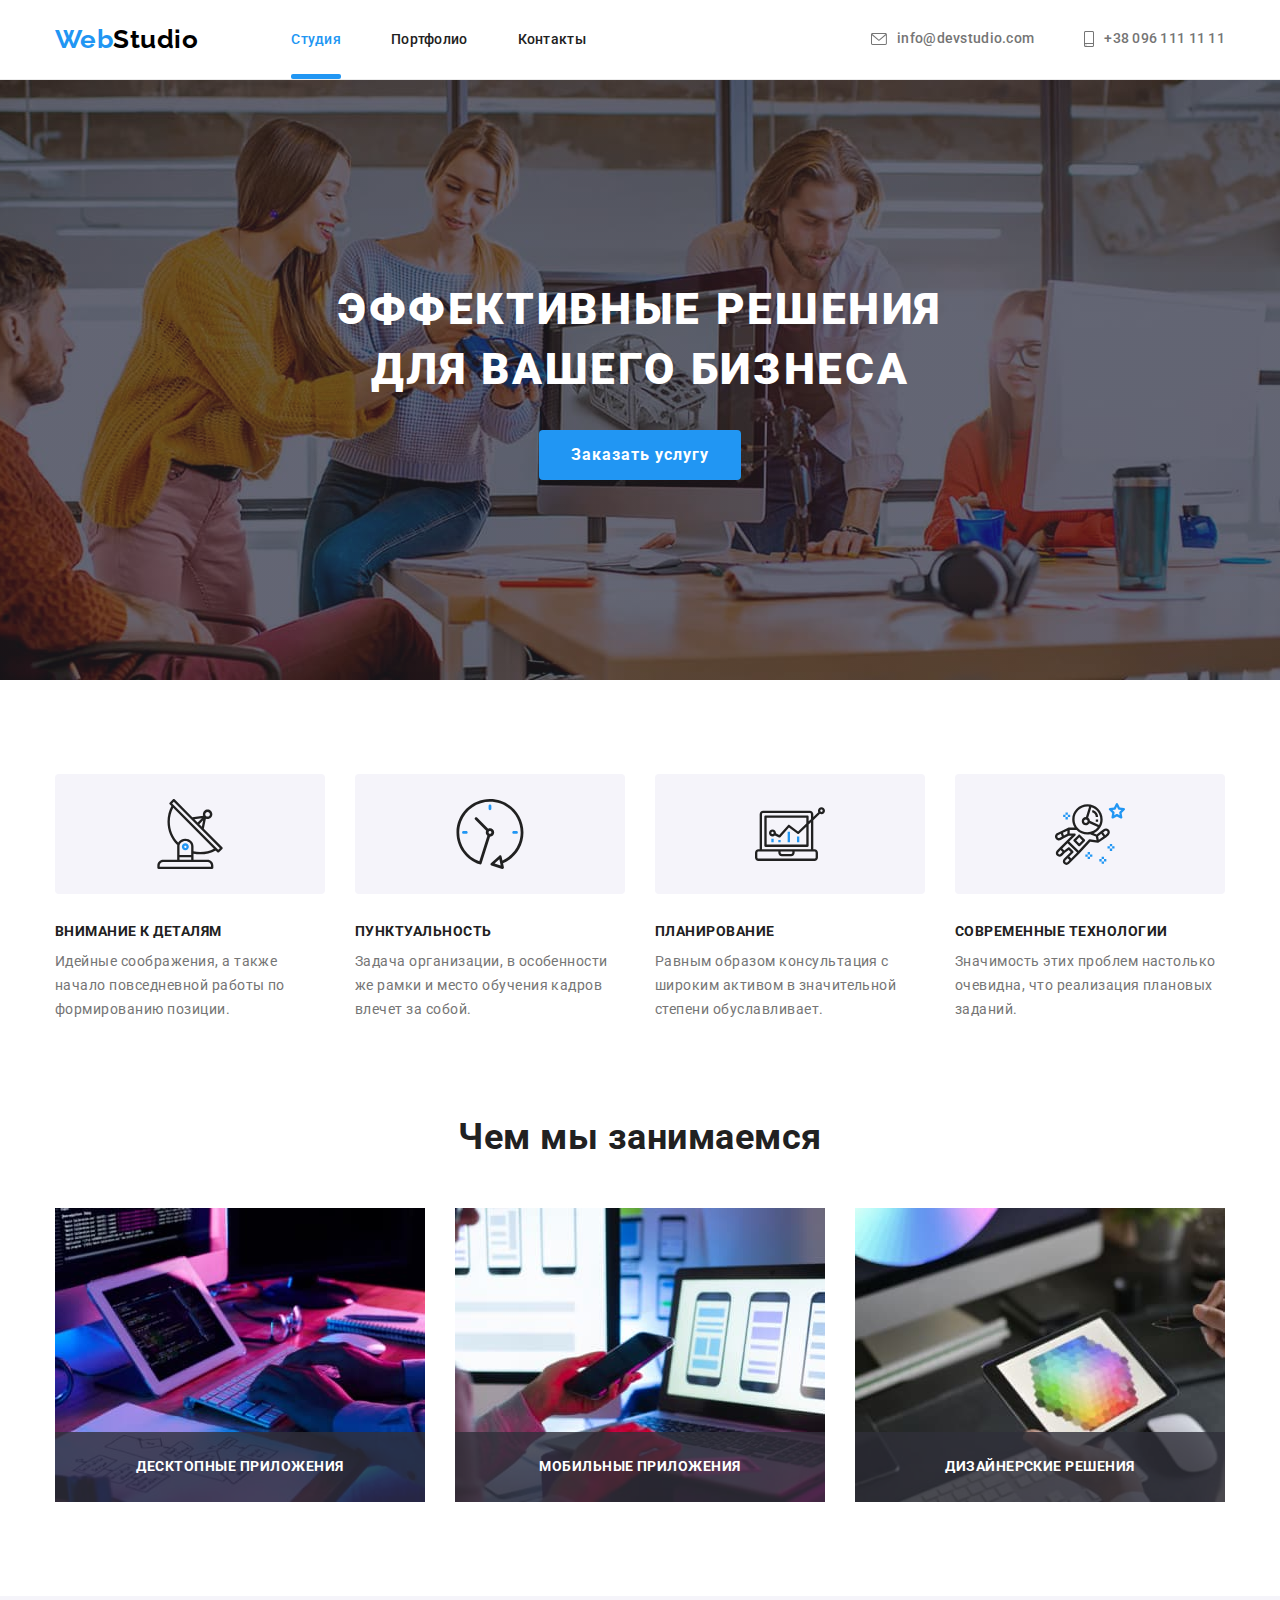
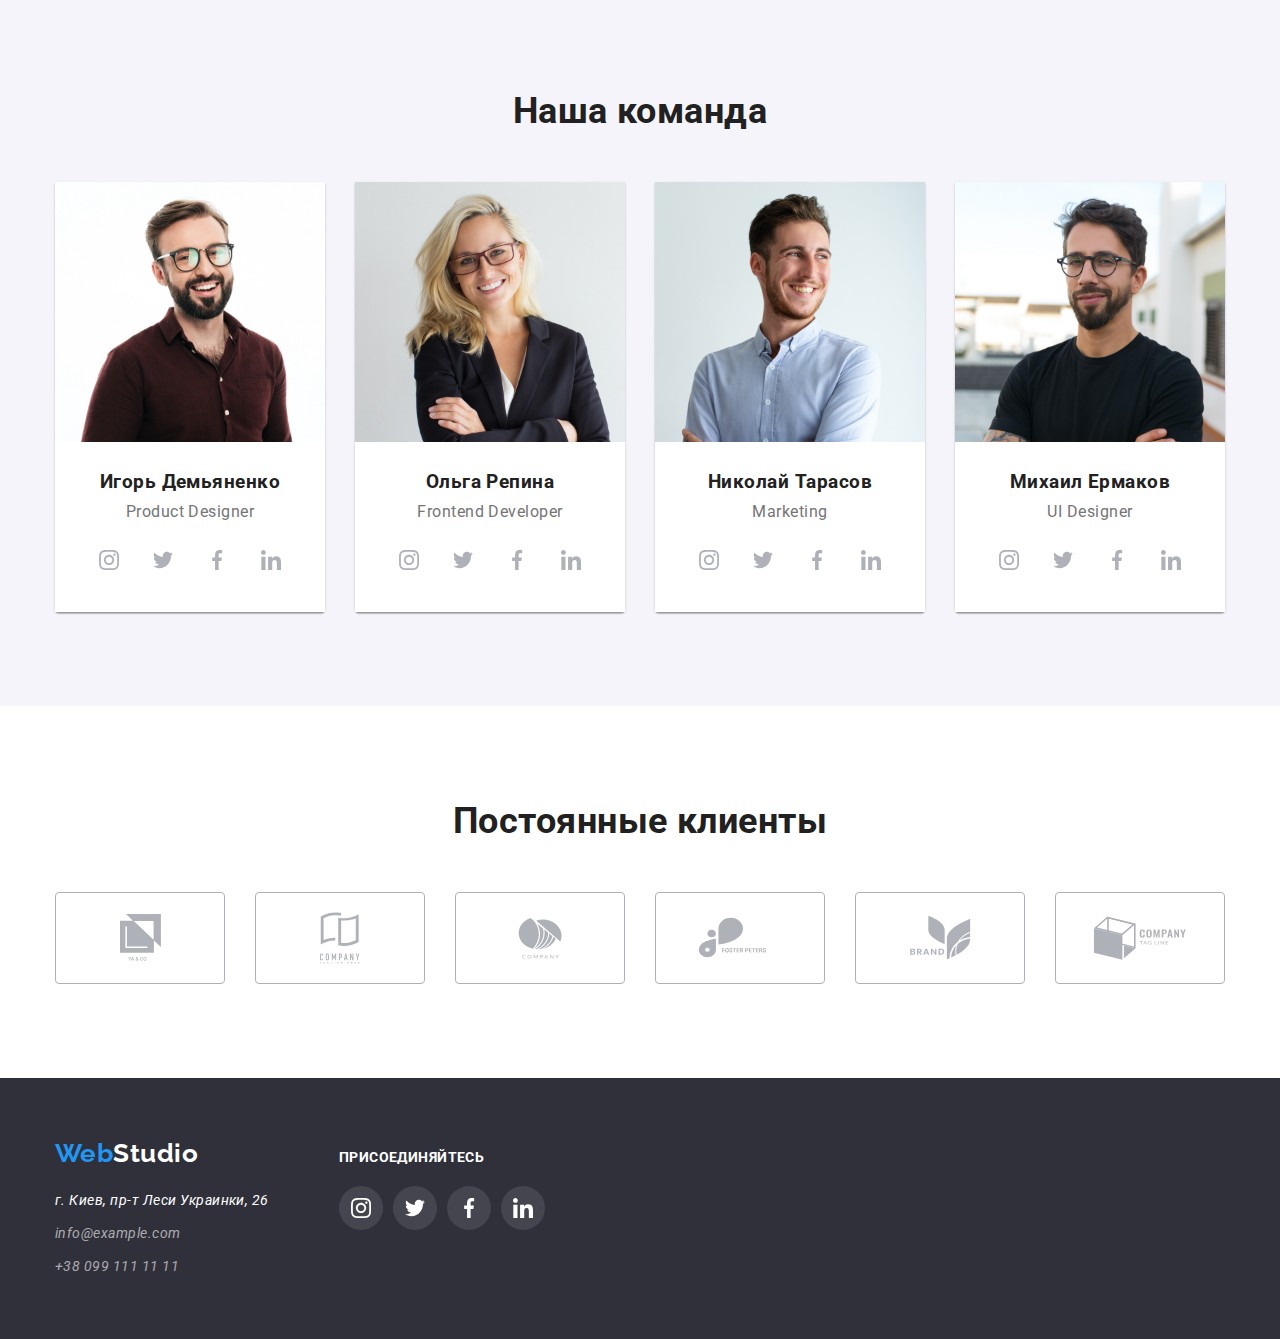
==== index.html @ f2521c7d "hw-5" ====
<!DOCTYPE html>
<html lang="ru">
  <head>
    <meta charset="UTF-8" />
    <meta http-equiv="X-UA-Compatible" content="IE=edge" />
    <meta name="viewport" content="width=device-width, initial-scale=1.0" />
    <title>WebStudio</title>
    <link rel="preconnect" href="https://fonts.googleapis.com" />
    <link rel="preconnect" href="https://fonts.gstatic.com" crossorigin />
    <link
      href="https://fonts.googleapis.com/css2?family=Raleway:wght@700&family=Roboto:wght@400;500;700;900&display=swap"
      rel="stylesheet"
    />
    <link
      rel="stylesheet"
      href="https://cdnjs.cloudflare.com/ajax/libs/modern-normalize/1.1.0/modern-normalize.min.css"
    />
    <link rel="stylesheet" href="./css/styles.css" />
  </head>
  <body class="page">
    <!-- Шапка сайта -->

    <header class="page-header header-container">
      <div class="container">
        <nav class="main-nav main-nav-container">
          <a href="./index.html" class="header-logo list">
            <span>Web</span>Studio
          </a>

          <ul class="site-nav-list list">
            <li class="site-nav-item">
              <a class="site-nav-link list current" href="./index.html"
                >Студия</a
              >
            </li>
            <li class="site-nav-item">
              <a class="site-nav-link list" href="./portfolio.html"
                >Портфолио</a
              >
            </li>
            <li class="site-nav-item">
              <a class="site-nav-link list" href="">Контакты</a>
            </li>
          </ul>
        </nav>

        <ul class="auth-list list">
          <li class="auth-item">
            <a class="auth-link list" href="mailto:info@devstudio.com"
              ><svg class="mail-icon icons">
                <use href="./images/svg/icons.svg#icon-envelope"></use></svg
              >info@devstudio.com</a
            >
          </li>
          <li class="auth-item">
            <a class="auth-link list" href="tel:+380961111111"
              ><svg class="smartphone-icon icons">
                <use href="./images/svg/icons.svg#icon-smartphone"></use></svg
              >+38 096 111 11 11</a
            >
          </li>
        </ul>
      </div>
    </header>
    <main>
      <!-- Эффективные решения для вашего бизнеса -->
      <section class="hero">
        <div class="container">
          <h1 class="hero-title">Эффективные решения для вашего бизнеса</h1>
          <button class="hero-button" type="button" data-modal-open>
            Заказать услугу
          </button>
        </div>
      </section>

      <!-- Наши преимущества -->
      <section class="section features">
        <div class="container features-container">
          <h2 class="section-title">Наши преимущества</h2>
          <ul class="features-list list">
            <li class="features-item">
              <div class="features-bg">
                <svg class="features-icon">
                  <use href="./images/svg/icons.svg#icon-antenna"></use>
                </svg>
              </div>
              <h3 class="section-title">Внимание к деталям</h3>
              <p class="features-text">
                Идейные соображения, а также начало повседневной работы по
                формированию позиции.
              </p>
            </li>
            <li class="features-item">
              <div class="features-bg">
                <svg class="features-icon">
                  <use href="./images/svg/icons.svg#icon-clock"></use>
                </svg>
              </div>
              <h3 class="section-title">Пунктуальность</h3>
              <p class="features-text">
                Задача организации, в особенности же рамки и место обучения
                кадров влечет за собой.
              </p>
            </li>
            <li class="features-item">
              <div class="features-bg">
                <svg class="features-icon">
                  <use href="./images/svg/icons.svg#icon-diagram"></use>
                </svg>
              </div>
              <h3 class="section-title">Планирование</h3>
              <p class="features-text">
                Равным образом консультация с широким активом в значительной
                степени обуславливает.
              </p>
            </li>
            <li class="features-item">
              <div class="features-bg">
                <svg class="features-icon">
                  <use href="./images/svg/icons.svg#icon-astronaut"></use>
                </svg>
              </div>
              <h3 class="section-title">Современные технологии</h3>
              <p class="features-text">
                Значимость этих проблем настолько очевидна, что реализация
                плановых заданий.
              </p>
            </li>
          </ul>
        </div>
      </section>

      <!-- Чем мы занимаемся -->
      <section class="section job">
        <div class="container">
          <h2 class="section-title">Чем мы занимаемся</h2>
          <ul class="job-list list">
            <li class="job-item">
              <img
                class="job-img"
                src="./images/image-1.jpg"
                alt="Верстка сайта"
                width="370"
              />
              <div class="job-thumb">
                <p class="job-thumb-text">Десктопные приложения</p>
              </div>
            </li>
            <li class="job-item">
              <img
                class="job-img"
                src="./images/image-2.jpg"
                alt="Взаимодействие телефона и компьютера"
                width="370"
              />
              <div class="job-thumb">
                <p class="job-thumb-text">Мобильные приложения</p>
              </div>
            </li>
            <li class="job-item">
              <img
                class="job-img"
                src="./images/image-3.jpg"
                alt="Выбор палитры цвета на планшете"
                width="370"
              />
              <div class="job-thumb">
                <p class="job-thumb-text">Дизайнерские решения</p>
              </div>
            </li>
          </ul>
        </div>
      </section>

      <!-- Наша Команда -->
      <section class="section team">
        <div class="container">
          <h2 class="section-title">Наша команда</h2>
          <ul class="team-list list">
            <li class="team-item">
              <img
                class="team-img"
                src="./images/igor.jpg"
                alt="Мужчина в коричневой рубашке"
                width="270"
              />
              <div class="team-wrapper">
                <h3 class="section-title">Игорь Демьяненко</h3>
                <p class="section-text" lang="en">Product Designer</p>
                <ul class="socials list">
                  <li class="socials-item">
                    <a href="" class="socials-link"
                      ><svg width="20" height="20" class="socials-icon">
                        <use
                          href="./images/svg/icons.svg#icon-instagram"
                        ></use></svg
                    ></a>
                  </li>
                  <li class="socials-item">
                    <a href="" class="socials-link">
                      <svg width="20" height="20" class="socials-icon">
                        <use href="./images/svg/icons.svg#icon-twitter"></use>
                      </svg>
                    </a>
                  </li>
                  <li class="socials-item">
                    <a href="" class="socials-link">
                      <svg width="20" height="20" class="socials-icon">
                        <use href="./images/svg/icons.svg#icon-facebook"></use>
                      </svg>
                    </a>
                  </li>
                  <li class="socials-item">
                    <a href="" class="socials-link">
                      <svg width="20" height="20" class="socials-icon">
                        <use href="./images/svg/icons.svg#icon-linkedin"></use>
                      </svg>
                    </a>
                  </li>
                </ul>
              </div>
            </li>
            <li class="team-item">
              <img
                class="team-img"
                src="./images/olga.jpg"
                alt="Женщина в темном пиджаке"
                width="270"
              />
              <div class="team-wrapper">
                <h3 class="section-title">Ольга Репина</h3>
                <p class="section-text" lang="en">Frontend Developer</p>
                <ul class="socials list">
                  <li class="socials-item">
                    <a href="" class="socials-link">
                      <svg width="20" height="20" class="socials-icon">
                        <use href="./images/svg/icons.svg#icon-instagram"></use>
                      </svg>
                    </a>
                  </li>
                  <li class="socials-item">
                    <a href="" class="socials-link">
                      <svg width="20" height="20" class="socials-icon">
                        <use href="./images/svg/icons.svg#icon-twitter"></use>
                      </svg>
                    </a>
                  </li>
                  <li class="socials-item">
                    <a href="" class="socials-link">
                      <svg width="20" height="20" class="socials-icon">
                        <use href="./images/svg/icons.svg#icon-facebook"></use>
                      </svg>
                    </a>
                  </li>
                  <li class="socials-item">
                    <a href="" class="socials-link">
                      <svg width="20" height="20" class="socials-icon">
                        <use href="./images/svg/icons.svg#icon-linkedin"></use>
                      </svg>
                    </a>
                  </li>
                </ul>
              </div>
            </li>
            <li class="team-item">
              <img
                class="team-img"
                src="./images/nikolay.jpg"
                alt="Мужчина в светлой рубашке"
                width="270"
              />
              <div class="team-wrapper">
                <h3 class="section-title">Николай Тарасов</h3>
                <p class="section-text" lang="en">Marketing</p>
                <ul class="socials list">
                  <li class="socials-item">
                    <a href="" class="socials-link">
                      <svg width="20" height="20" class="socials-icon">
                        <use href="./images/svg/icons.svg#icon-instagram"></use>
                      </svg>
                    </a>
                  </li>
                  <li class="socials-item">
                    <a href="" class="socials-link">
                      <svg width="20" height="20" class="socials-icon">
                        <use href="./images/svg/icons.svg#icon-twitter"></use>
                      </svg>
                    </a>
                  </li>
                  <li class="socials-item">
                    <a href="" class="socials-link">
                      <svg width="20" height="20" class="socials-icon">
                        <use href="./images/svg/icons.svg#icon-facebook"></use>
                      </svg>
                    </a>
                  </li>
                  <li class="socials-item">
                    <a href="" class="socials-link">
                      <svg width="20" height="20" class="socials-icon">
                        <use href="./images/svg/icons.svg#icon-linkedin"></use>
                      </svg>
                    </a>
                  </li>
                </ul>
              </div>
            </li>
            <li class="team-item">
              <img
                class="team-img"
                src="./images/mihail.jpg"
                alt="Мужчина в черной футболке"
                width="270"
              />
              <div class="team-wrapper">
                <h3 class="section-title">Михаил Ермаков</h3>
                <p class="section-text" lang="en">UI Designer</p>
                <ul class="socials list">
                  <li class="socials-item">
                    <a href="" class="socials-link list">
                      <svg width="20" height="20" class="socials-icon">
                        <use href="./images/svg/icons.svg#icon-instagram"></use>
                      </svg>
                    </a>
                  </li>
                  <li class="socials-item">
                    <a href="" class="socials-link">
                      <svg width="20" height="20" class="socials-icon">
                        <use href="./images/svg/icons.svg#icon-twitter"></use>
                      </svg>
                    </a>
                  </li>
                  <li class="socials-item">
                    <a href="" class="socials-link">
                      <svg width="20" height="20" class="socials-icon">
                        <use href="./images/svg/icons.svg#icon-facebook"></use>
                      </svg>
                    </a>
                  </li>
                  <li class="socials-item">
                    <a href="" class="socials-link">
                      <svg width="20" height="20" class="socials-icon">
                        <use href="./images/svg/icons.svg#icon-linkedin"></use>
                      </svg>
                    </a>
                  </li>
                </ul>
              </div>
            </li>
          </ul>
        </div>
      </section>
      <section class="customers section">
        <div class="container">
          <h2 class="customers section-title">Постоянные клиенты</h2>
          <ul class="customers-list list">
            <li class="customers-item">
              <a href="" class="customers-link">
                <svg width="41" height="47" class="customers-icon">
                  <use href="./images/svg/icons.svg#icon-ya-and-co"></use>
                </svg>
              </a>
            </li>
            <li class="customers-item">
              <a href="" class="customers-link">
                <svg width="40" height="52" class="customers-icon">
                  <use href="./images/svg/icons.svg#icon-company-here"></use>
                </svg>
              </a>
            </li>
            <li class="customers-item">
              <a href="" class="customers-link">
                <svg width="44" height="42" class="customers-icon">
                  <use href="./images/svg/icons.svg#icon-company"></use>
                </svg>
              </a>
            </li>
            <li class="customers-item">
              <a href="" class="customers-link">
                <svg width="85" height="41" class="customers-icon">
                  <use href="./images/svg/icons.svg#icon-foster-peters"></use>
                </svg>
              </a>
            </li>
            <li class="customers-item">
              <a href="" class="customers-link">
                <svg width="63" height="45" class="customers-icon">
                  <use href="./images/svg/icons.svg#icon-brand"></use>
                </svg>
              </a>
            </li>
            <li class="customers-item">
              <a href="" class="customers-link">
                <svg width="94" height="44" class="customers-icon">
                  <use
                    href="./images/svg/icons.svg#icon-company-tag-line"
                  ></use>
                </svg>
              </a>
            </li>
          </ul>
        </div>
      </section>
    </main>
    <footer class="footer">
      <div class="container footer-container">
        <div class="footer-address">
          <a class="footer-logo list" href="./index.html">
            <span>Web</span>Studio
          </a>
          <address>
            <p class="footer-text">г. Киев, пр-т Леси Украинки, 26</p>
            <ul class="list">
              <li class="address-mail">
                <a class="footer-link list" href="mailto:info@example.com"
                  >info@example.com</a
                >
              </li>
              <li class="address-phone">
                <a class="footer-link list" href="tel:+380991111111"
                  >+38 099 111 11 11</a
                >
              </li>
            </ul>
          </address>
        </div>
        <div class="connecting">
          <h2 class="section-title">присоединяйтесь</h2>
          <ul class="socials list">
            <li class="socials-item">
              <a href="" class="socials-link">
                <svg width="20" height="20" class="socials-icon">
                  <use href="./images/svg/icons.svg#icon-instagram"></use>
                </svg>
              </a>
            </li>
            <li class="socials-item">
              <a href="" class="socials-link">
                <svg width="20" height="20" class="socials-icon">
                  <use href="./images/svg/icons.svg#icon-twitter"></use>
                </svg>
              </a>
            </li>
            <li class="socials-item">
              <a href="" class="socials-link">
                <svg width="20" height="20" class="socials-icon">
                  <use href="./images/svg/icons.svg#icon-facebook"></use>
                </svg>
              </a>
            </li>
            <li class="socials-item">
              <a href="" class="socials-link">
                <svg width="20" height="20" class="socials-icon">
                  <use href="./images/svg/icons.svg#icon-linkedin"></use>
                </svg>
              </a>
            </li>
          </ul>
        </div>
      </div>
    </footer>
    <div class="backdrop is-hidden" data-modal>
      <div class="overlay">
        <button class="overlay-btn" data-modal-close>
          <svg class="overlay-svg">
            <use href="images/svg/icons.svg#icon-modal-close"></use>
          </svg>
        </button>
      </div>
    </div>
    <script src="./js/modal.js"></script>
  </body>
</html>
---- css/styles.css ----
:root {
  --title-text-color: #212121;
  --text-color: #757575;
  --accent-color: #2196f3;
  --accent-color-secondary: #188ce8;
  --black-color: #000000;
  --white-color: #ffffff;
  --footer-link-color: rgba(255, 255, 255, 0.6);
  --secondary-background-color: #2f303a;
  --third-background-color: #f5f4fa;
  --indent: 30px;
  --items: 3;
  --timing-function: cubic-bezier(0.4, 0, 0.2, 1);
  --duration: 250ms;
}

/* flex-basis: calc((100% - var(--indent) * (var(--items) - 1)) / var(--items)); */
/* title text color #212121 */
/* text color #757575 */
/* accent color #2196F3 */
/* black color #000000 */
/* white color #FFFFFF */
/* footer link color rgba(255, 255, 255, 0.6) */
/* secondary background color #2F303A */
/*  */
/* third background color #F5F4FA */

/* Reset style */

h1,
h2,
h3,
h4,
h5,
h6,
p {
  margin: 0;
}

img {
  display: block;
}

.list {
  padding: 0;
  margin: 0;
  list-style: none;
  text-decoration: none;
}
.hero-button,
.button {
  border: none;
  cursor: pointer;
}

/* General style */

*:hover,
*:focus {
  transition: color var(--duration) var(--timing-function);
}

.container {
  width: 1200px;
  padding-left: 15px;
  padding-right: 15px;
  margin-left: auto;
  margin-right: auto;

  /* outline: 2px solid tomato;
  outline-offset: -2px; */
}

/* Page */

.page {
  background-color: var(--white-color);
  color: var(--text-color);
  font-family: "Roboto", sans-serif;
  font-size: 16px;
  letter-spacing: 0.03em;
}

/* Header */

.page-header {
  padding-top: 24px;
  padding-bottom: 24px;
  border-bottom: 1px solid #ececec;
}

.header-container > .container {
  display: flex;
  align-items: center;
}

.main-nav-container {
  display: flex;
}

.header-logo {
  display: block;
  margin-right: 93px;

  color: var(--black-color);
  font-family: "Raleway", sans-serif;
  font-weight: 700;
  font-size: 26px;
  line-height: 1.19;
}
.header-logo span {
  color: var(--accent-color);
}

/* Site-nav */

.site-nav-list {
  display: flex;
  gap: 50px;
  align-items: center;
}

.site-nav-link {
  position: relative;
  transition: color var(--duration) var(--timing-function);

  padding-top: 32px;
  padding-bottom: 32px;

  color: var(--title-text-color);
  font-weight: 500;
  font-size: 14px;
  line-height: 1.14;
  letter-spacing: 0.02em;
}
.site-nav-link:hover,
.site-nav-link:focus {
  color: var(--accent-color);
}

.site-nav-link.current {
  color: var(--accent-color);
}

.site-nav-link.current::after {
  display: block;

  position: absolute;
  bottom: 0;
  left: 0;

  content: "";
  width: 100%;
  height: 5px;
  background: var(--accent-color);
  border-radius: 2px;
}

/* Auth-list, link */

.auth-list {
  display: flex;
  align-items: center;
  margin-left: auto;
  gap: 50px;
}

.auth-link {
  transition: color var(--duration) var(--timing-function);

  display: flex;
  align-items: center;

  color: var(--text-color);
  font-weight: 500;
  font-size: 14px;
  line-height: 1.14;
  letter-spacing: 0.02em;
}

.mail-icon {
  width: 16px;
  height: 12px;
  margin-right: 10px;
  fill: currentColor;
}

.smartphone-icon {
  width: 10px;
  height: 16px;
  margin-right: 10px;
  fill: currentColor;
}

.auth-link:hover,
.auth-link:focus {
  color: var(--accent-color);
}

.icons:hover,
.icons:focus {
  fill: var(--accent-color);
}

/* Hero */

.hero {
  margin-left: auto;
  margin-right: auto;
  max-width: 1600px;
  height: 600px;
  background-color: var(--secondary-background-color);
  background-image: linear-gradient(
      to right,
      rgba(47, 48, 58, 0.4),
      rgba(47, 48, 58, 0.4)
    ),
    url(../images/bg.jpg);
  background-size: cover;
  background-position: center;
  padding-top: 200px;
  padding-bottom: 200px;
}

.hero-title {
  display: block;
  width: 696px;
  margin-bottom: 30px;
  margin-left: auto;
  margin-right: auto;
  color: var(--white-color);
  font-weight: 900;
  font-size: 44px;
  line-height: 1.36;
  text-align: center;
  letter-spacing: 0.06em;
  text-transform: uppercase;
}
.hero-button {
  transition: background-color var(--duration) var(--timing-function),
    color var(--duration) var(--timing-function);

  display: block;
  margin-left: auto;
  margin-right: auto;
  border-radius: 4px;
  min-width: 200px;
  padding: 10px 32px;

  color: var(--white-color);
  background-color: var(--accent-color);
  font-family: inherit;
  font-weight: 700;
  font-size: inherit;
  line-height: 1.88;
  letter-spacing: 0.06em;
}
.hero-button:hover,
.hero-button:focus {
  background-color: var(--accent-color-secondary);
}

/* Section General*/

.section {
  padding-top: 94px;
  padding-bottom: 94px;
}

.section-title {
  color: var(--title-text-color);
}

/* Section Features */

.features-list {
  display: flex;
  gap: 30px;
}

.features-item {
  width: 270px;
}

.features-item > .section-title {
  display: block;
  margin-bottom: 10px;
}

.features-bg {
  display: flex;
  justify-content: center;
  align-items: center;
  background-color: var(--third-background-color);
  width: 270px;
  height: 120px;
  border-radius: 4px;
  margin-bottom: 30px;
  padding: 25px auto;
}

.features-icon {
  width: 70px;
  height: 70px;
}

.features .section-title {
  font-weight: 700;
  font-size: 14px;
  line-height: 1.14;
  text-transform: uppercase;
}

.features-container > .section-title {
  display: none;
}

.features-text {
  font-size: 14px;
  line-height: 1.71;
}

/* Section Job*/

.section.job {
  padding-top: 0;
}

.job-list {
  display: flex;
  flex-wrap: wrap;
  gap: var(--indent);
}

.job-item {
  position: relative;
  overflow: hidden;

  flex-basis: calc((100% - var(--indent) * (var(--items) - 1)) / var(--items));
}

.job .section-title {
  margin-bottom: 50px;

  font-weight: 700;
  font-size: 36px;
  line-height: 1.17;
  text-align: center;
}

.job-thumb {
  position: absolute;
  bottom: 0;
  width: 100%;
  padding-top: 27px;
  padding-bottom: 27px;
  background: rgba(47, 48, 58, 0.8);
}

.job-thumb-text {
  text-align: center;
  font-weight: 700;
  font-size: 14px;
  line-height: 1.14;
  text-transform: uppercase;

  color: var(--white-color);
}

/* Section Team */

.section.team {
  padding-top: 94px;
}

.team-list {
  display: flex;
  flex-wrap: wrap;
  gap: var(--indent);
  --items: 4;
}

.team-item {
  flex-basis: calc((100% - var(--indent) * (var(--items) - 1)) / var(--items));
  box-shadow: 0px 1px 3px rgba(0, 0, 0, 0.12), 0px 1px 1px rgba(0, 0, 0, 0.14),
    0px 2px 1px rgba(0, 0, 0, 0.2);
  border-radius: 0px 0px 4px 4px;
}

.team-wrapper {
  text-align: center;
  padding-top: 30px;
  padding-bottom: 30px;
  padding-left: 5px;
  padding-right: 5px;

  background-color: var(--white-color);
}

.team-wrapper > .section-title {
  display: block;
  margin-bottom: 10px;
}

.socials {
  display: flex;
  background-color: var(--white-color);
  justify-content: center;
  align-items: center;
  gap: 10px;
}

.socials-link {
  transition: background-color var(--duration) var(--timing-function),
    fill var(--duration) var(--timing-function);

  display: flex;
  justify-content: center;
  align-items: center;
  background-color: var(--white-color);
  fill: #afb1b8;
  width: 44px;
  height: 44px;
  border-radius: 50%;
}

.socials-link:hover,
.socials-link:focus {
  background-color: var(--accent-color);
  fill: var(--white-color);
}

.section.team {
  background-color: var(--third-background-color);
}
.team-item > .section-title,
.team-item > .section-text {
  line-height: 1.19;
  text-align: center;
}

.team-item > .section-title {
  font-size: 16px;
  font-weight: 500;
}

.section .section-text {
  margin-bottom: 16px;
}

.container > .section-title {
  margin-bottom: 50px;

  font-weight: 700;
  font-size: 36px;
  line-height: 1.17;
  text-align: center;
}

/* Customers */

.customers .section-title {
  margin-bottom: 50px;
}

.customers-list {
  display: flex;
  align-items: center;
  flex-wrap: wrap;
  gap: var(--indent);
  --items: 4;
}

.customers-link {
  transition: border-color var(--duration) var(--timing-function),
    fill var(--duration) var(--timing-function);

  display: flex;
  justify-content: center;
  align-items: center;
  flex-basis: calc((100% - var(--indent) * (var(--items) - 1)) / var(--items));
  width: 170px;
  height: 92px;
  border: 1px solid #afb1b8;
  fill: #afb1b8;
  border-radius: 4px;
}

.customers-link:hover,
.customers-link:focus {
  border-color: var(--accent-color);
  fill: var(--accent-color);
}

/* Footer */

.footer {
  background-color: var(--secondary-background-color);
  padding-top: 60px;
  padding-bottom: 60px;
}

.footer-logo {
  display: block;
  margin-bottom: 20px;

  color: var(--white-color);
  font-family: "Raleway", sans-serif;
  font-weight: 700;
  font-size: 26px;
  line-height: 1.19;
}

.footer-logo span {
  color: var(--accent-color);
}

.footer-text {
  display: block;
  margin-bottom: 9px;

  color: var(--white-color);
}

.address-mail {
  margin-bottom: 9px;
}

.footer-link {
  color: var(--footer-link-color);
}

.footer-link,
.footer-text {
  font-size: 14px;
  line-height: 1.71;
}

.footer-address {
  font-style: normal;
}

.footer-container {
  display: flex;
  align-items: baseline;
}

.footer-address {
  margin-right: 70px;
}

.connecting .section-title {
  margin-bottom: 20px;
  font-weight: 700;
  font-size: 14px;
  line-height: 1.14;
  letter-spacing: 0.03em;
  text-transform: uppercase;
  color: var(--white-color);
}

.connecting .socials {
  background-color: var(--secondary-background-color);
  padding-bottom: 0;
}

.connecting .socials-link {
  transition: background-color var(--duration) var(--timing-function);

  fill: var(--white-color);
  background-color: rgba(255, 255, 255, 0.1);
}

.connecting .socials-link:hover,
.connecting .socials-link:focus {
  background-color: var(--accent-color);
}

/* Portfolio */

.portfolio > .section-title {
  display: none;
}

.button-list {
  display: flex;
  justify-content: center;
  gap: 8px;
  margin-bottom: 50px;
}

.button {
  min-width: 73px;
  padding: 6px 22px;
  border-radius: 4px;
  border-color: var(--third-background-color);

  transition: background-color var(--duration) var(--timing-function),
    color var(--duration) var(--timing-function),
    box-shadow var(--duration) var(--timing-function);

  color: var(--title-text-color);
  background-color: var(--third-background-color);
  font-family: inherit;
  font-weight: 500;
  font-size: inherit;
  line-height: 1.62;
  text-align: center;
  letter-spacing: inherit;
}

.button:not(:last-child) {
  display: inline-block;
  margin-right: 8px;
}

.button:hover,
.button:focus {
  color: var(--white-color);
  background-color: var(--accent-color);
  border-color: var(--accent-color);
  box-shadow: 0px 3px 1px rgba(0, 0, 0, 0.1), 0px 1px 2px rgba(0, 0, 0, 0.08),
    0px 2px 2px rgba(0, 0, 0, 0.12);
}

.backdrop {
  position: fixed;
  top: 0;
  left: 0;
  opacity: 1;
  transition: opacity var(--duration) var(--timing-function),
    visibility var(--duration) var(--timing-function);

  width: 100%;
  height: 100%;

  background: rgba(0, 0, 0, 0.2);
}

.overlay {
  position: relative;
  transform: translate(-50%, -50%) scale(1, 1);
  transition: transform var(--duration) var(--timing-function),
    opacity var(--duration) var(--timing-function);
  opacity: 1;

  width: 528px;
  height: 581px;
  top: 50%;
  left: 50%;

  background: #ffffff;
  box-shadow: 0px 1px 3px rgba(0, 0, 0, 0.12), 0px 1px 1px rgba(0, 0, 0, 0.14),
    0px 2px 1px rgba(0, 0, 0, 0.2);
  border-radius: 4px;
}

.backdrop.is-hidden {
  visibility: hidden;
  opacity: 0;
  pointer-events: none;
}

.backdrop.is-hidden .overlay {
  opacity: 0;
  transform: translate(-50%, -50%) scale(0.1, 0.1);
}

.overlay-btn {
  position: absolute;
  top: 8px;
  right: 8px;
  cursor: pointer;

  display: flex;
  justify-content: center;
  align-items: center;

  width: 30px;
  height: 30px;

  border: 1px solid rgba(0, 0, 0, 0.1);
  border-radius: 50%;
}

.overlay-svg {
  width: 18px;
  height: 18px;
}
/* Benefits */

.benefits-list {
  display: flex;
  flex-wrap: wrap;
  gap: var(--indent);
  --items: 9;
}

.benefits-wrapper {
  padding-left: 24px;
  padding-right: 24px;
  padding-bottom: 20px;
  padding-top: 20px;
  background: #ffffff;
  border: 1px solid #eeeeee;
  border-top: none;
}

.benefits-link {
  transition: box-shadow var(--duration) var(--timing-function);

  color: var(--text-color);
  display: inline-block;
}

.box-thumb {
  position: relative;
  overflow: hidden;
}

.thumb {
  position: absolute;
  top: 0;
  left: 0;
  width: 100%;
  height: 100%;

  transition: transform var(--duration) var(--timing-function);
  transform: translateY(100%);

  padding: 63px 24px;

  background: rgba(33, 150, 243, 0.9);
}

.thumb-text {
  font-size: 18px;
  line-height: 1.56;
  letter-spacing: 0.03em;
  color: var(--white-color);
}

.benefits-link:hover,
.benefits-link:focus {
  box-shadow: 0px 1px 1px rgba(0, 0, 0, 0.12), 0px 4px 4px rgba(0, 0, 0, 0.06),
    1px 4px 6px rgba(0, 0, 0, 0.16);
}

.benefits-link:hover .thumb,
.benefits-link:focus .thumb {
  transform: translateY(0);
}

.benefits-list .section-title {
  margin-bottom: 4px;
  font-weight: 700;
  font-size: 18px;
  line-height: 2;
  letter-spacing: 0.06em;
}
.benefits-list .benefits-text {
  line-height: 1.88;
}
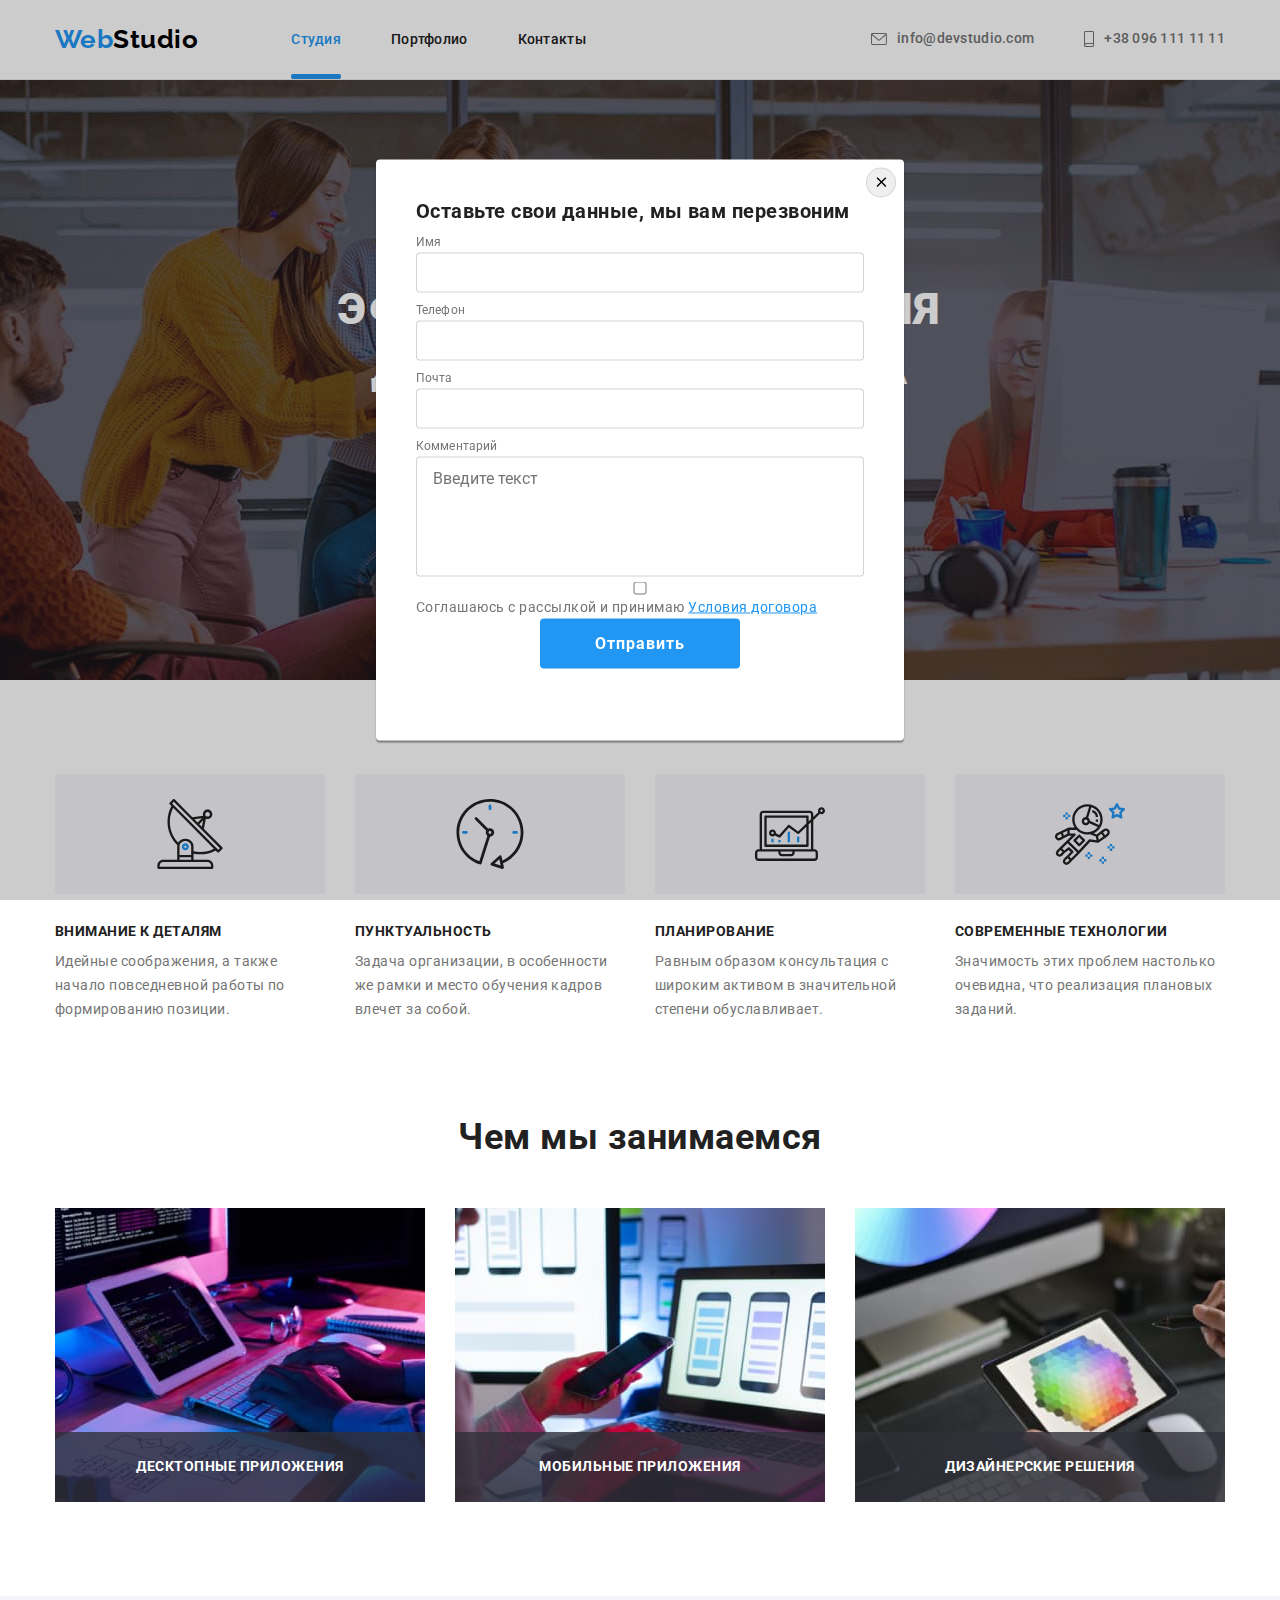
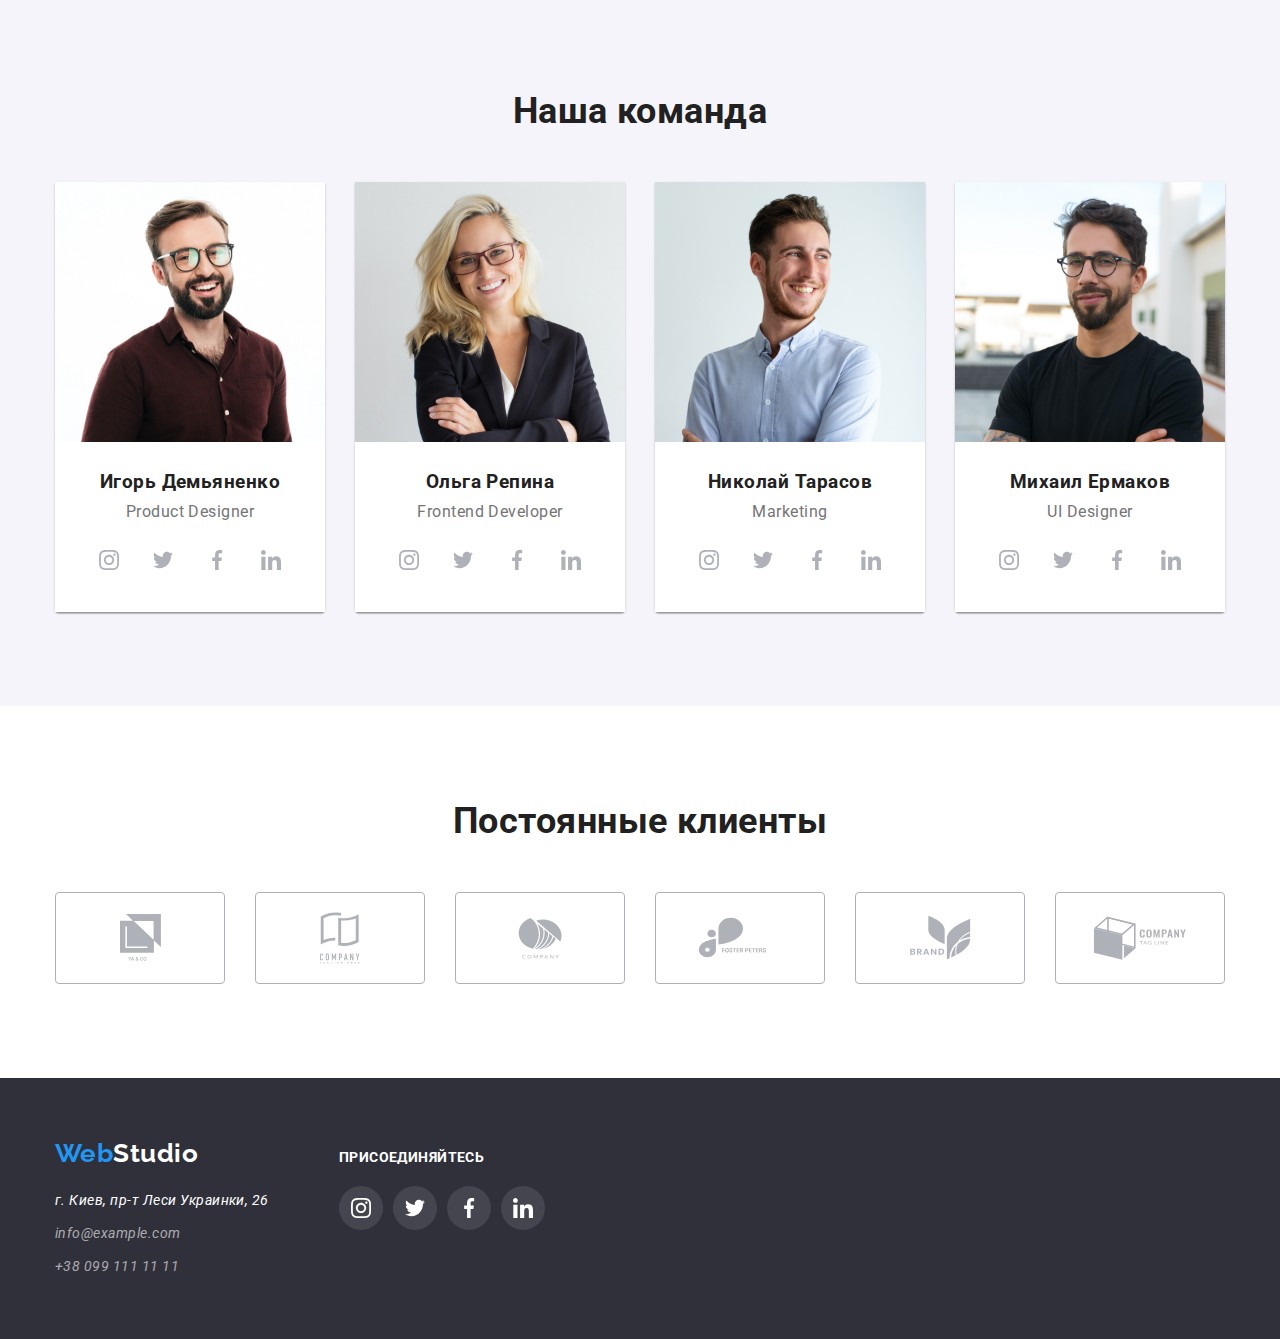
==== commit a8b9af9e: "temporary backup" ====
--- a/index.html
+++ b/index.html
@@ -458,13 +458,61 @@
         </div>
       </div>
     </footer>
-    <div class="backdrop is-hidden" data-modal>
+    <div class="backdrop" data-modal>
       <div class="overlay">
         <button class="overlay-btn" data-modal-close>
           <svg class="overlay-svg">
             <use href="images/svg/icons.svg#icon-modal-close"></use>
           </svg>
         </button>
+        <form class="modal-form">
+          <p class="modal-text">Оставьте свои данные, мы вам перезвоним</p>
+          <label class="modal-label"
+            ><span class="modal-label-desc">Имя</span
+            ><input
+              name="user_name"
+              type="text"
+              class="modal-input"
+              required
+              minlength="2"
+          /></label>
+          <label class="modal-label"
+            ><span class="modal-label-desc">Телефон</span
+            ><input
+              name="user_phone"
+              type="tel"
+              class="modal-input"
+              required
+              pattern="[0-9]{2}-[0-9]{3}-[0-9]{3}-[0-9]{2}-[0-9]{2}"
+              title="xx-xxx-xxx-xx-xx"
+          /></label>
+          <label class="modal-label"
+            ><span class="modal-label-desc">Почта</span
+            ><input name="user_email" type="email" class="modal-input" required
+          /></label>
+          <label class="modal-label"
+            ><span class="modal-label-desc">Комментарий</span
+            ><textarea
+              name="user_message"
+              class="modal-comment"
+              placeholder="Введите текст"
+            ></textarea>
+          </label>
+          <input
+            id="user_policy"
+            name="user_policy"
+            type="checkbox"
+            class="modal-check"
+            required
+          />
+          <label for="user_policy" class="modal-label-check-desc"
+            >Соглашаюсь с рассылкой и принимаю
+            <a class="link-policy" href="">Условия договора</a></label
+          >
+          <button type="submit" class="button-modal-submit hero-button">
+            Отправить
+          </button>
+        </form>
       </div>
     </div>
     <script src="./js/modal.js"></script>
--- a/css/styles.css
+++ b/css/styles.css
@@ -8,6 +8,7 @@
   --footer-link-color: rgba(255, 255, 255, 0.6);
   --secondary-background-color: #2f303a;
   --third-background-color: #f5f4fa;
+  --modal-text: #212121;
   --indent: 30px;
   --items: 3;
   --timing-function: cubic-bezier(0.4, 0, 0.2, 1);
@@ -648,6 +649,7 @@
   height: 581px;
   top: 50%;
   left: 50%;
+  padding: 40px;
 
   background: #ffffff;
   box-shadow: 0px 1px 3px rgba(0, 0, 0, 0.12), 0px 1px 1px rgba(0, 0, 0, 0.14),
@@ -686,6 +688,75 @@
 .overlay-svg {
   width: 18px;
   height: 18px;
+}
+
+/* Modal */
+
+.modal-form {
+  display: flex;
+  flex-direction: column;
+}
+
+.modal-input {
+  cursor: pointer;
+  margin-bottom: 10px;
+  padding-left: 42px;
+  padding-top: 12px;
+  padding-bottom: 12px;
+
+  height: 40px;
+  width: 100%;
+  border: 1px solid rgba(33, 33, 33, 0.2);
+  border-radius: 4px;
+
+  font-size: 12px;
+  line-height: 1.17;
+  letter-spacing: 0.01em;
+  color: var(--modal-text);
+}
+
+.modal-comment {
+  height: 120px;
+  width: 100%;
+  border: 1px solid rgba(33, 33, 33, 0.2);
+  border-radius: 4px;
+}
+
+.modal-text {
+  margin-bottom: 12px;
+  font-weight: 700;
+  font-size: 20px;
+  line-height: 1.15;
+  color: var(--modal-text);
+}
+
+.modal-label-desc {
+  display: block;
+  margin-bottom: 4px;
+
+  font-size: 12px;
+  line-height: 1.17;
+  letter-spacing: 0.01em;
+  color: var(--text-color);
+}
+
+.modal-comment {
+  padding: 12px 16px;
+  resize: none;
+}
+
+.modal-check {
+}
+
+.modal-label-check-desc {
+  font-size: 14px;
+  line-height: 1.72;
+
+  color: var(--text-color);
+}
+
+.link-policy {
+  color: var(--accent-color);
 }
 /* Benefits */
 
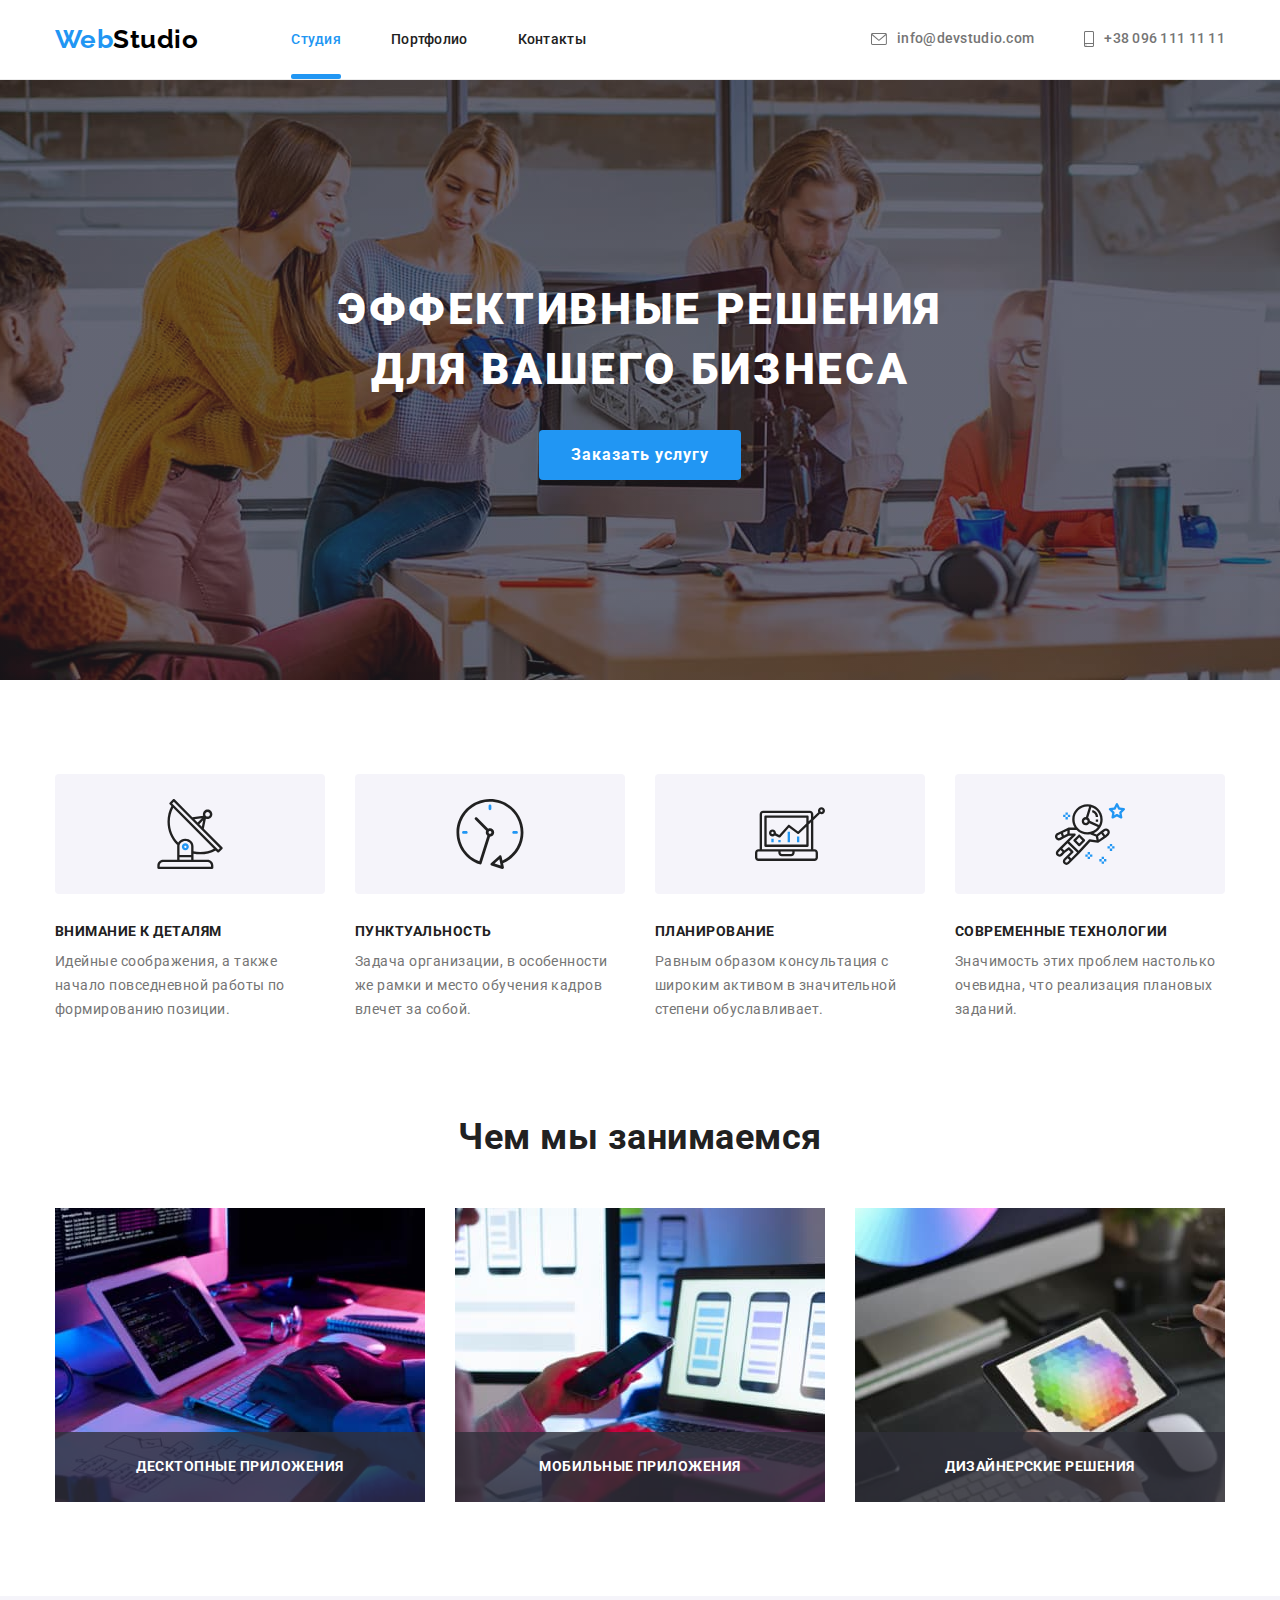
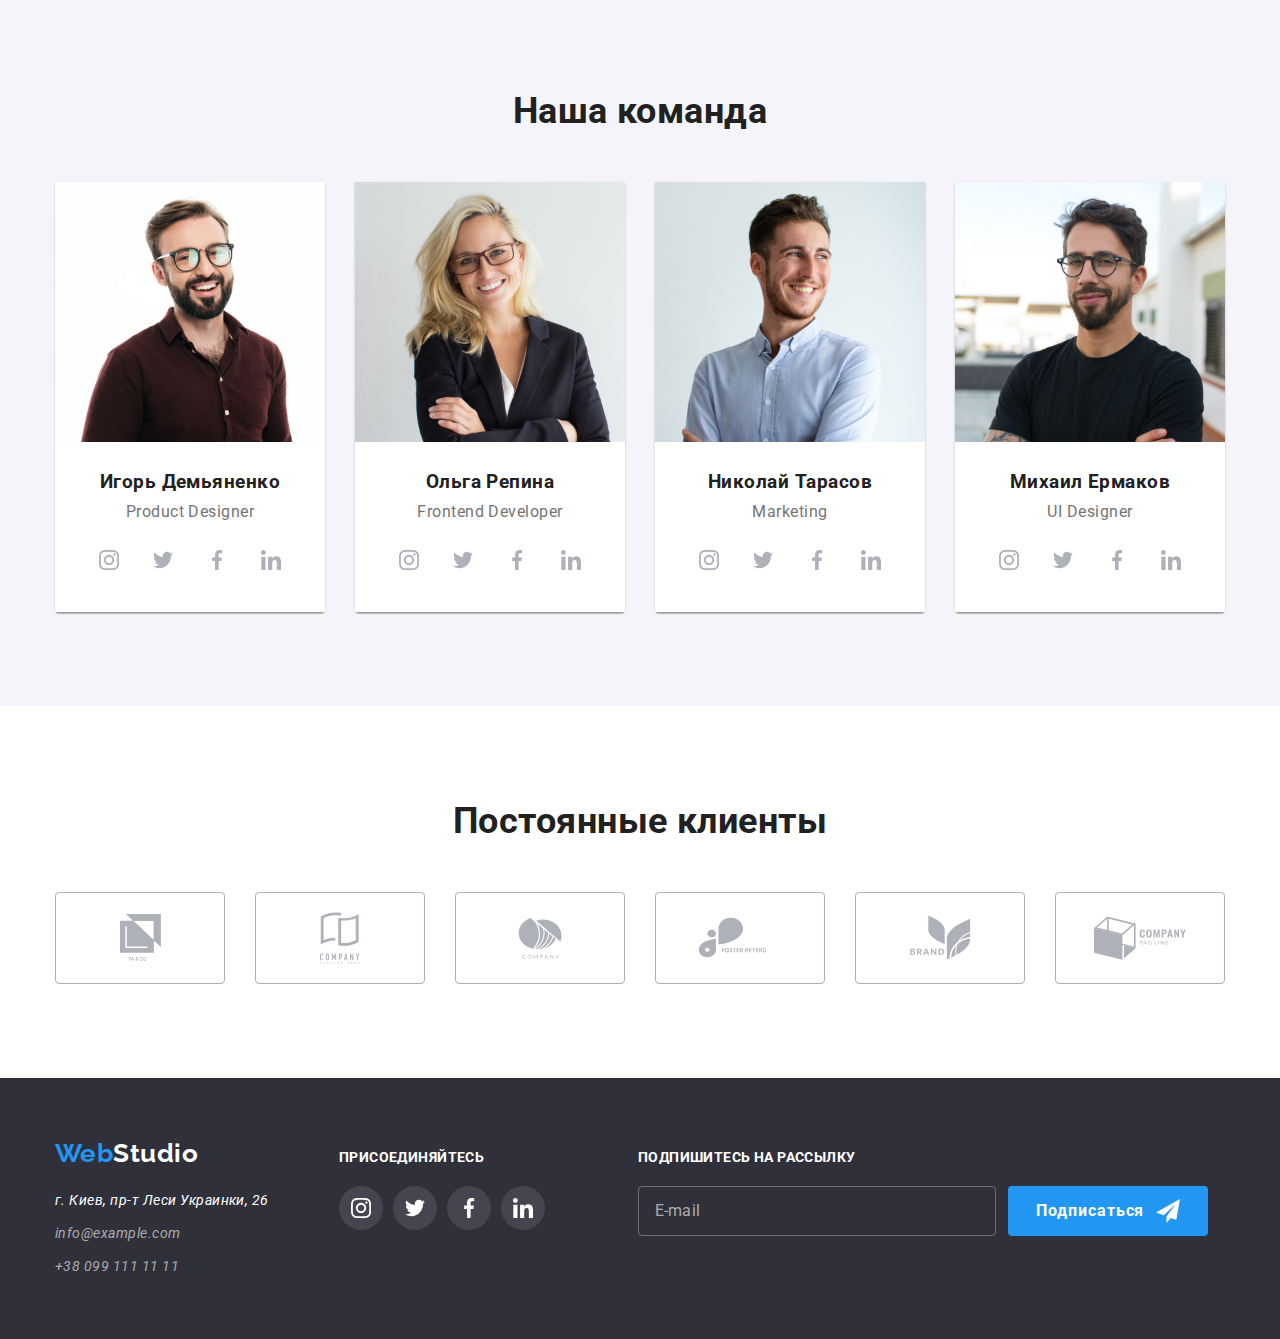
==== commit 30e3e782: "first time hw-6" ====
--- a/index.html
+++ b/index.html
@@ -456,9 +456,32 @@
             </li>
           </ul>
         </div>
+        <form class="footer-form">
+          <p class="section-title footer-form-text">Подпишитесь на рассылку</p>
+
+          <div class="sigh-up">
+            <input
+              name="user_email"
+              type="text"
+              class="footer-form-input"
+              placeholder="E-mail"
+            />
+            <span class="footer-form-wrapper">
+              <button
+                class="button-modal-submit hero-button button-sigh-up"
+                type="submit"
+              >
+                Подписаться
+              </button>
+              <svg class="footer-button-modal-icon">
+                <use href="./images/svg/icons.svg#icon-sign-up"></use>
+              </svg>
+            </span>
+          </div>
+        </form>
       </div>
     </footer>
-    <div class="backdrop" data-modal>
+    <div class="backdrop is-hidden" data-modal>
       <div class="overlay">
         <button class="overlay-btn" data-modal-close>
           <svg class="overlay-svg">
@@ -467,30 +490,52 @@
         </button>
         <form class="modal-form">
           <p class="modal-text">Оставьте свои данные, мы вам перезвоним</p>
-          <label class="modal-label"
-            ><span class="modal-label-desc">Имя</span
-            ><input
-              name="user_name"
-              type="text"
-              class="modal-input"
-              required
-              minlength="2"
-          /></label>
-          <label class="modal-label"
-            ><span class="modal-label-desc">Телефон</span
-            ><input
-              name="user_phone"
-              type="tel"
-              class="modal-input"
-              required
-              pattern="[0-9]{2}-[0-9]{3}-[0-9]{3}-[0-9]{2}-[0-9]{2}"
-              title="xx-xxx-xxx-xx-xx"
-          /></label>
-          <label class="modal-label"
-            ><span class="modal-label-desc">Почта</span
-            ><input name="user_email" type="email" class="modal-input" required
-          /></label>
-          <label class="modal-label"
+          <label class="modal-label">
+            <span class="modal-label-desc">Имя</span>
+            <span class="modal-icon-wrapper">
+              <input
+                name="user_name"
+                type="text"
+                class="modal-input"
+                required
+                minlength="2"
+              />
+              <svg class="modal-icon">
+                <use href="./images/svg/icons.svg#icon-person-black"></use>
+              </svg>
+            </span>
+          </label>
+          <label class="modal-label">
+            <span class="modal-label-desc">Телефон</span>
+            <span class="modal-icon-wrapper">
+              <input
+                name="user_phone"
+                type="tel"
+                class="modal-input"
+                required
+                pattern="[0-9]{2}-[0-9]{3}-[0-9]{3}-[0-9]{2}-[0-9]{2}"
+                title="xx-xxx-xxx-xx-xx"
+              />
+              <svg class="modal-icon">
+                <use href="./images/svg/icons.svg#icon-phone-black"></use>
+              </svg>
+            </span>
+          </label>
+          <label class="modal-label">
+            <span class="modal-label-desc">Почта</span>
+            <span class="modal-icon-wrapper">
+              <input
+                name="user_email"
+                type="email"
+                class="modal-input"
+                required
+              />
+              <svg class="modal-icon">
+                <use href="./images/svg/icons.svg#icon-email-black"></use>
+              </svg>
+            </span>
+          </label>
+          <label class="modal-label-comment"
             ><span class="modal-label-desc">Комментарий</span
             ><textarea
               name="user_message"
@@ -498,17 +543,17 @@
               placeholder="Введите текст"
             ></textarea>
           </label>
-          <input
-            id="user_policy"
-            name="user_policy"
-            type="checkbox"
-            class="modal-check"
-            required
-          />
-          <label for="user_policy" class="modal-label-check-desc"
-            >Соглашаюсь с рассылкой и принимаю
-            <a class="link-policy" href="">Условия договора</a></label
-          >
+
+          <span class="checkbox-wrapper">
+            <input class="checkbox" id="user-policy" type="checkbox" />
+            <label class="label-checkbox" for="user-policy"
+              >Соглашаюсь с рассылкой и принимаю&nbsp;<a
+                href=""
+                class="modal-link-policy"
+                >Условия договора</a
+              ></label
+            >
+          </span>
           <button type="submit" class="button-modal-submit hero-button">
             Отправить
           </button>
--- a/css/styles.css
+++ b/css/styles.css
@@ -55,6 +55,20 @@
 }
 
 /* General style */
+
+.visually-hidden {
+  position: absolute;
+  width: 1px;
+  height: 1px;
+  margin: -1px;
+  border: 0;
+  padding: 0;
+
+  white-space: nowrap;
+  clip-path: inset(100%);
+  clip: rect(0 0 0 0);
+  overflow: hidden;
+}
 
 *:hover,
 *:focus {
@@ -577,6 +591,80 @@
   background-color: var(--accent-color);
 }
 
+.footer-form {
+  margin-left: 93px;
+}
+
+.sigh-up {
+  display: flex;
+  align-items: center;
+}
+
+.footer-form-wrapper {
+  display: block;
+  position: relative;
+}
+
+.footer-form-text {
+  font-weight: 700;
+  font-size: 14px;
+  line-height: 1.14;
+  letter-spacing: 0.03em;
+  text-transform: uppercase;
+  color: var(--white-color);
+  margin-bottom: 20px;
+}
+
+.footer-form-input {
+  cursor: pointer;
+  width: 358px;
+  height: 50px;
+  padding: 15px 16px;
+
+  background-color: transparent;
+  font-size: 16px;
+  line-height: 1.25;
+  letter-spacing: 0.01em;
+  color: var(--white-color);
+  border: 1px solid rgba(255, 255, 255, 0.3);
+  border-radius: 4px;
+
+  transition: filter var(--duration) var(--timing-function);
+}
+
+.footer-form-input:focus {
+  outline: none;
+  filter: drop-shadow(0px 4px 4px rgba(0, 0, 0, 0.15));
+}
+
+.footer-form-input::placeholder {
+  font-size: 16px;
+  line-height: 1.25;
+
+  color: rgba(255, 255, 255, 0.6);
+}
+
+.button-sigh-up {
+  margin-left: 12px;
+  text-align: left;
+  padding-left: 28px;
+}
+
+.footer-button-modal-icon {
+  display: block;
+  position: absolute;
+  top: 50%;
+  right: 28px;
+  transform: translateY(-50%);
+  width: 24px;
+  height: 24px;
+
+  transition: box-shadow var(--duration) var(--timing-function);
+}
+
+.footer-button-modal-icon:hover .footer-button-modal-icon:focus {
+  box-shadow: 0px 4px 4px rgba(0, 0, 0, 0.15);
+}
 /* Portfolio */
 
 .portfolio > .section-title {
@@ -681,11 +769,23 @@
   width: 30px;
   height: 30px;
 
+  border-radius: 50%;
+
+  background: #ffffff;
   border: 1px solid rgba(0, 0, 0, 0.1);
-  border-radius: 50%;
+}
+
+.overlay-btn:focus .overlay-svg {
+  fill: var(--accent-color);
+}
+
+.overlay-btn:focus {
+  outline: none;
 }
 
 .overlay-svg {
+  transition: fill var(--duration) var(--timing-function);
+
   width: 18px;
   height: 18px;
 }
@@ -699,10 +799,11 @@
 
 .modal-input {
   cursor: pointer;
-  margin-bottom: 10px;
   padding-left: 42px;
   padding-top: 12px;
   padding-bottom: 12px;
+
+  transition: border var(--duration) var(--timing-function);
 
   height: 40px;
   width: 100%;
@@ -713,6 +814,15 @@
   line-height: 1.17;
   letter-spacing: 0.01em;
   color: var(--modal-text);
+}
+
+.modal-input:focus {
+  outline: none;
+  border: 1px solid var(--accent-color);
+}
+
+.modal-input:focus + .modal-icon {
+  fill: var(--accent-color);
 }
 
 .modal-comment {
@@ -720,6 +830,28 @@
   width: 100%;
   border: 1px solid rgba(33, 33, 33, 0.2);
   border-radius: 4px;
+
+  font-size: 12px;
+  line-height: 1.17;
+  letter-spacing: 0.01em;
+
+  transition: border var(--duration) var(--timing-function);
+
+  padding: 12px 16px;
+  resize: none;
+}
+
+.modal-comment:focus {
+  outline: none;
+  border: 1px solid var(--accent-color);
+}
+
+.modal-comment::placeholder {
+  font-size: 12px;
+  line-height: 1.17;
+  letter-spacing: 0.01em;
+
+  color: rgba(117, 117, 117, 0.5);
 }
 
 .modal-text {
@@ -730,6 +862,10 @@
   color: var(--modal-text);
 }
 
+.modal-label {
+  margin-bottom: 10px;
+}
+
 .modal-label-desc {
   display: block;
   margin-bottom: 4px;
@@ -740,24 +876,102 @@
   color: var(--text-color);
 }
 
-.modal-comment {
-  padding: 12px 16px;
-  resize: none;
-}
-
-.modal-check {
-}
-
-.modal-label-check-desc {
+.modal-icon-wrapper {
+  display: block;
+  position: relative;
+}
+
+.modal-icon {
+  display: block;
+  position: absolute;
+  top: 50%;
+  left: 12px;
+  transform: translateY(-50%);
+
+  transition: fill var(--duration) var(--timing-function);
+
+  width: 18px;
+  height: 18px;
+}
+
+.modal-label-comment {
+  margin-bottom: 20px;
+}
+
+.checkbox-wrapper {
+  margin-bottom: 30px;
+}
+
+.checkbox {
+  position: absolute;
+  width: 1px;
+  height: 1px;
+  margin: -1px;
+  border: 0;
+  padding: 0;
+
+  white-space: nowrap;
+  clip-path: inset(100%);
+  clip: rect(0 0 0 0);
+  overflow: hidden;
+}
+
+.checkbox:checked + .label-checkbox::before {
+  background-color: var(--accent-color);
+  background-image: url(../images/svg/custom-checkbox.svg);
+  background-size: contain;
+  background-origin: border-box;
+  border: 2px solid var(--accent-color);
+}
+
+.label-checkbox {
+  display: flex;
+  flex-wrap: wrap;
+  align-items: center;
+
+  transition: background-color var(--duration) var(--timing-function),
+    border var(--duration) var(--timing-function);
+
   font-size: 14px;
-  line-height: 1.72;
-
-  color: var(--text-color);
-}
-
-.link-policy {
-  color: var(--accent-color);
-}
+  line-height: 1.71;
+
+  color: #757575;
+}
+
+.label-checkbox::before {
+  display: inline-block;
+  margin-left: 14px;
+  margin-right: 7px;
+  content: "";
+  width: 16px;
+  height: 15px;
+  cursor: pointer;
+
+  border: 2px solid #212121;
+  border-radius: 2px;
+}
+
+.modal-link-policy {
+  padding: 0;
+  margin: 0;
+  display: inline-block;
+  font-size: 14px;
+  line-height: 1.71;
+  text-decoration-line: underline;
+
+  color: #2196f3;
+}
+
+.button-modal-submit {
+  transition: box-shadow var(--duration) var(--timing-function);
+}
+
+.button-modal-submit:focus .button-modal-submit:hover {
+  outline: none;
+  box-shadow: 0px 1px 3px rgba(0, 0, 0, 0.12), 0px 1px 1px rgba(0, 0, 0, 0.14),
+    0px 2px 1px rgba(0, 0, 0, 0.2);
+}
+
 /* Benefits */
 
 .benefits-list {
